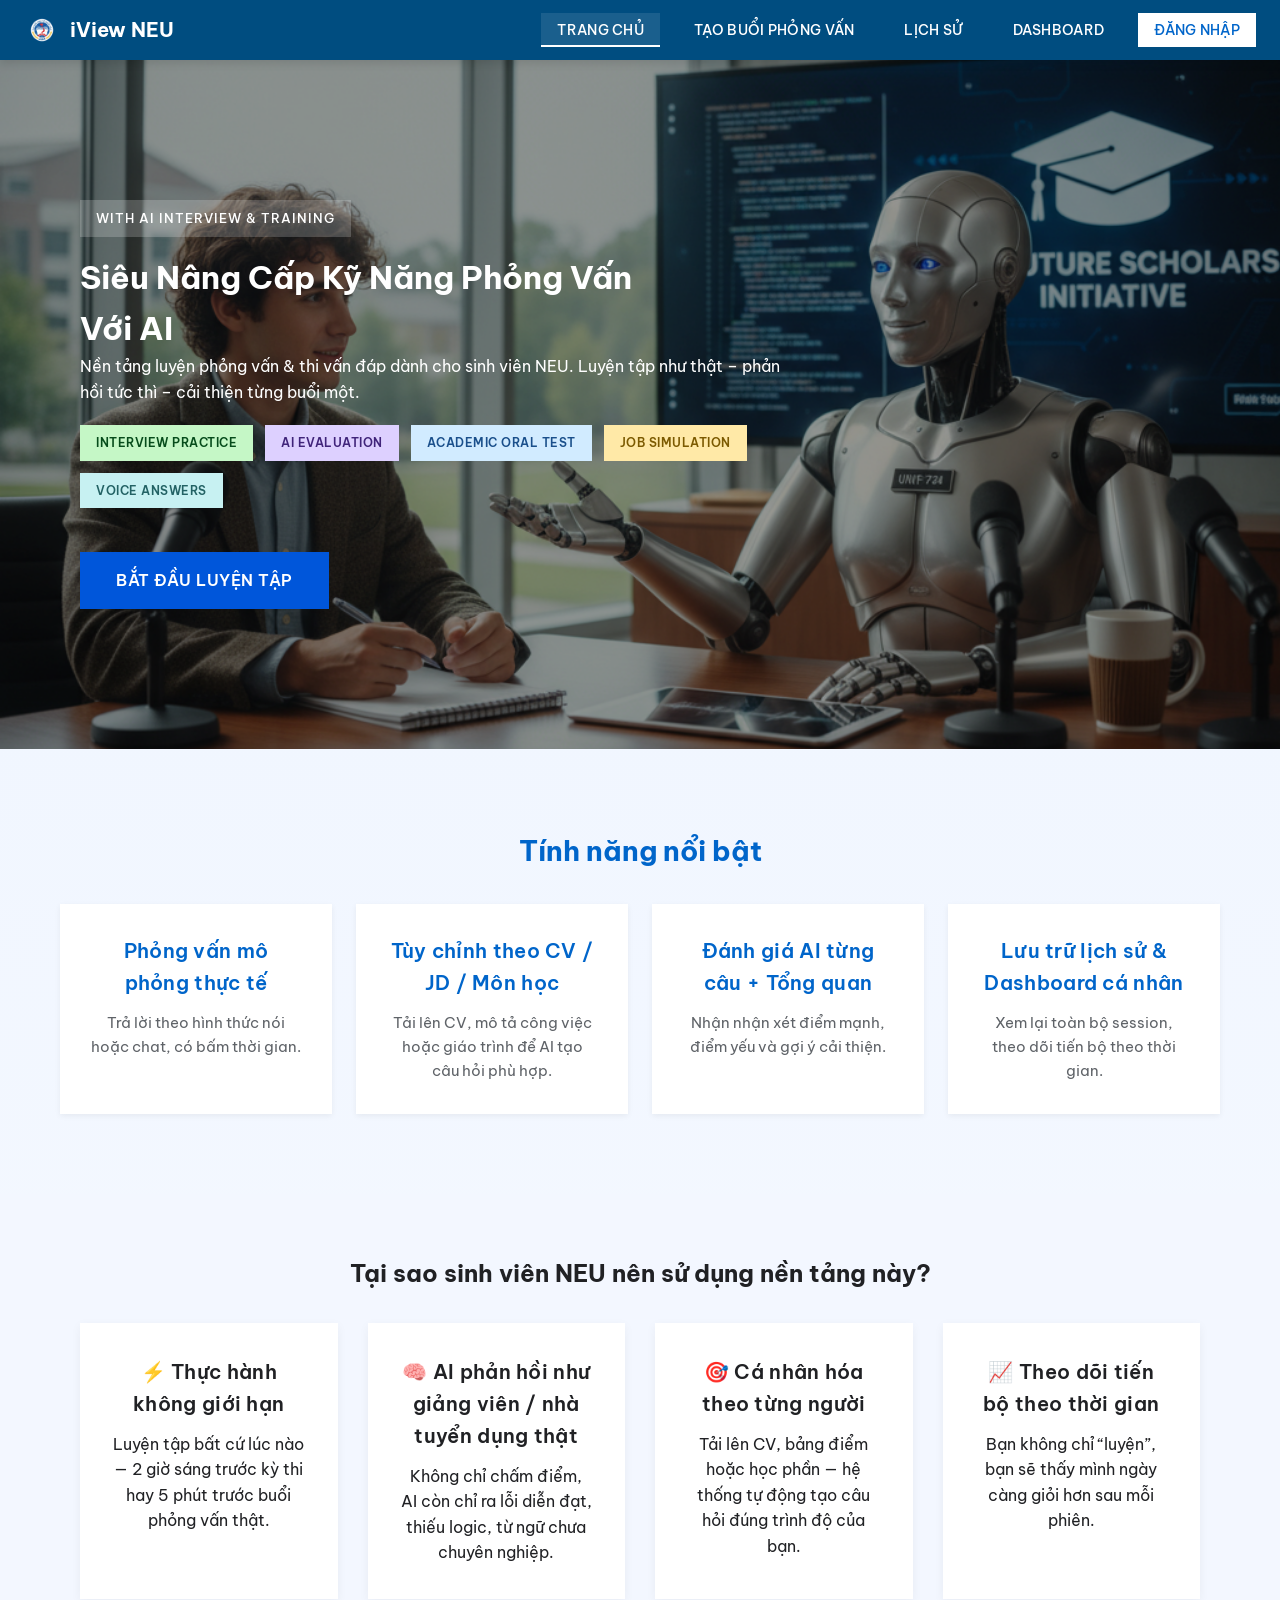
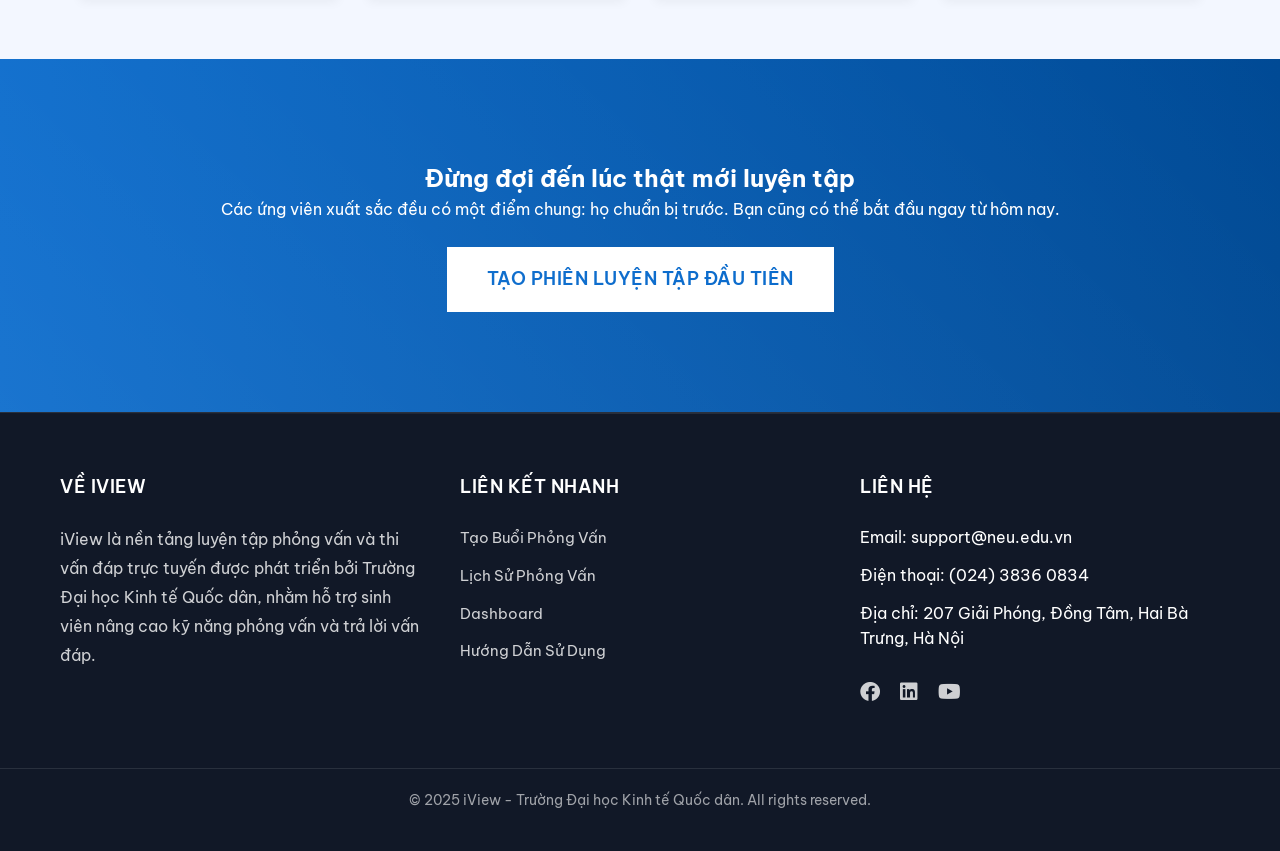
==== index.html @ 7955cd7f "Add files via upload" ====
<!DOCTYPE html>
<html lang="vi">
<head>
  <meta charset="UTF-8">
  <title>Hệ thống Phỏng vấn AI - Trang Chủ</title>
  <link rel="stylesheet" href="style.css">
  <link rel="stylesheet" href="https://cdnjs.cloudflare.com/ajax/libs/font-awesome/6.0.0/css/all.min.css">
</head>
<body>

  <!-- Navigation dùng chung -->
  <nav class="navbar">
    <div class="nav-left">
      <!-- === Chèn logo trường ở đây === -->
      <img src="logo-neu2.png" alt="Logo NEU" class="logo" />
      <span class="brand-name">iView NEU</span>
    </div>
    <ul class="nav-links">
      <li><a href="index.html" class="active">Trang Chủ</a></li>
      <li><a href="create-session.html">Tạo Buổi Phỏng Vấn</a></li>
      <li><a href="history.html">Lịch Sử</a></li>
      <li><a href="dashboard.html">Dashboard</a></li>
      <li><a href="login.html" class="btn-login">Đăng Nhập</a></li>
    </ul>
  </nav>

  <!-- Hero Section -->
    <header class="hero" style="background-image: url('Gemini_Generated_Image_cmhadocmhadocmha.png');">
    <div class="overlay"></div> <!-- lớp mờ để chữ rõ hơn -->
    <div class="hero-content">
      <span class="hero-badge">WITH AI INTERVIEW & TRAINING</span>
      <h1>Siêu Nâng Cấp Kỹ Năng Phỏng Vấn <br> Với AI</h1>
      <p>
        Nền tảng luyện phỏng vấn & thi vấn đáp dành cho sinh viên NEU. 
        Luyện tập như thật – phản hồi tức thì – cải thiện từng buổi một.
      </p>

      <div class="hero-tags">
        <span class="tag green">INTERVIEW PRACTICE</span>
        <span class="tag purple">AI EVALUATION</span>
        <span class="tag blue">ACADEMIC ORAL TEST</span>
        <span class="tag yellow">JOB SIMULATION</span>
        <span class="tag teal">VOICE ANSWERS</span>
      </div>

      <a href="create-session.html" class="cta-button">Bắt đầu luyện tập</a>
    </div>
  </header>

  <!-- Features Section -->
  <section class="features">
    <h2>Tính năng nổi bật</h2>
    <div class="feature-list">
      <div class="feature-item">
        <h3>Phỏng vấn mô phỏng thực tế</h3>
        <p>Trả lời theo hình thức nói hoặc chat, có bấm thời gian.</p>
      </div>
      <div class="feature-item">
        <h3>Tùy chỉnh theo CV / JD / Môn học</h3>
        <p>Tải lên CV, mô tả công việc hoặc giáo trình để AI tạo câu hỏi phù hợp.</p>
      </div>
      <div class="feature-item">
        <h3>Đánh giá AI từng câu + Tổng quan</h3>
        <p>Nhận nhận xét điểm mạnh, điểm yếu và gợi ý cải thiện.</p>
      </div>
      <div class="feature-item">
        <h3>Lưu trữ lịch sử & Dashboard cá nhân</h3>
        <p>Xem lại toàn bộ session, theo dõi tiến bộ theo thời gian.</p>
      </div>
    </div>
  </section>

  <!-- New Value Proposition / Why Choose Us -->
  <section class="why-choose">
    <h2>Tại sao sinh viên NEU nên sử dụng nền tảng này?</h2>
    <div class="why-list">
      <div class="why-item">
        <h3>⚡ Thực hành không giới hạn</h3>
        <p>Luyện tập bất cứ lúc nào — 2 giờ sáng trước kỳ thi hay 5 phút trước buổi phỏng vấn thật.</p>
      </div>
      <div class="why-item">
        <h3>🧠 AI phản hồi như giảng viên / nhà tuyển dụng thật</h3>
        <p>Không chỉ chấm điểm, AI còn chỉ ra lỗi diễn đạt, thiếu logic, từ ngữ chưa chuyên nghiệp.</p>
      </div>
      <div class="why-item">
        <h3>🎯 Cá nhân hóa theo từng người</h3>
        <p>Tải lên CV, bảng điểm hoặc học phần — hệ thống tự động tạo câu hỏi đúng trình độ của bạn.</p>
      </div>
      <div class="why-item">
        <h3>📈 Theo dõi tiến bộ theo thời gian</h3>
        <p>Bạn không chỉ “luyện”, bạn sẽ thấy mình ngày càng giỏi hơn sau mỗi phiên.</p>
      </div>
    </div>
  </section>

  <!-- Additional Inspirational Section -->
  <section class="cta-large">
    <h2>Đừng đợi đến lúc thật mới luyện tập</h2>
    <p>Các ứng viên xuất sắc đều có một điểm chung: họ chuẩn bị trước. Bạn cũng có thể bắt đầu ngay từ hôm nay.</p>
    <a href="create-session.html" class="cta-button large">Tạo phiên luyện tập đầu tiên</a>
  </section>

  <!-- Footer -->
  <footer class="footer">
    <div class="footer-content">
      <div class="footer-section">
        <h3>Về iView</h3>
        <p>iView là nền tảng luyện tập phỏng vấn và thi vấn đáp trực tuyến được phát triển bởi Trường Đại học Kinh tế Quốc dân, nhằm hỗ trợ sinh viên nâng cao kỹ năng phỏng vấn và trả lời vấn đáp.</p>
      </div>
      <div class="footer-section">
        <h3>Liên Kết Nhanh</h3>
        <ul class="footer-links">
          <li><a href="create-session.html">Tạo Buổi Phỏng Vấn</a></li>
          <li><a href="history.html">Lịch Sử Phỏng Vấn</a></li>
          <li><a href="dashboard.html">Dashboard</a></li>
          <li><a href="#">Hướng Dẫn Sử Dụng</a></li>
        </ul>
      </div>
      <div class="footer-section">
        <h3>Liên Hệ</h3>
        <ul class="footer-links">
          <li>Email: support@neu.edu.vn</li>
          <li>Điện thoại: (024) 3836 0834</li>
          <li>Địa chỉ: 207 Giải Phóng, Đồng Tâm, Hai Bà Trưng, Hà Nội</li>
        </ul>
        <div class="social-links">
          <a href="#"><i class="fab fa-facebook"></i></a>
          <a href="#"><i class="fab fa-linkedin"></i></a>
          <a href="#"><i class="fab fa-youtube"></i></a>
        </div>
      </div>
    </div>
    <div class="footer-bottom">
      <p>&copy; 2025 iView - Trường Đại học Kinh tế Quốc dân. All rights reserved.</p>
    </div>
  </footer>

</body>
</html>
---- style.css ----
@import url('https://fonts.googleapis.com/css2?family=Be+Vietnam+Pro:wght@400;500;600;700&family=Inter:wght@400;500;600&display=swap');
@import url('https://fonts.googleapis.com/css2?family=Be+Vietnam+Pro:ital,wght@0,400;0,500;0,600;0,700;1,500&display=swap');
/* Vietnamese-supported premium font pairing */
/* Reset */
* {
  margin: 0;
  padding: 0;
  box-sizing: border-box;
  font-family: 'Be Vietnam Pro', 'Inter', 'Segoe UI', Arial, sans-serif;
}

/* Theme tokens */
:root {
  --brand: #0065ca;
  --brand-dark: #004a95;
  --text: #202124;
  --muted: #5f6368;
  --surface: #ffffff;
  --surface-2: #f5f7fb;
  --shadow-sm: 0 2px 6px rgba(0,0,0,0.06);
  --shadow-md: 0 6px 18px rgba(0,0,0,0.10);
  --radius-sm: 0;
  --radius-md: 0;
  --focus: 0 0 0 2px rgba(0,101,202,0.25);
  --bg-start: #eef4ff; /* light brand-tinted */
  --bg-end: #f8fbff;   /* subtle cool white */
  --transition: 0.3s cubic-bezier(0.4, 0, 0.2, 1);
}

body {
  color: var(--text);
  background: linear-gradient(180deg, var(--bg-start) 0%, var(--bg-end) 100%);
  line-height: 1.6;
}

/* Navbar */
.navbar {
  background-color: #004d80;
  color: white;
  padding: 12px 24px;
  display: flex;
  justify-content: space-between;
  align-items: center;
  box-shadow: 0 4px 8px rgba(0,0,0,0.1);
  position: sticky;
  top: 0;
  z-index: 100;
}

.nav-left {
  display: flex;
  align-items: center;
  gap: 10px;
}

.logo {
  height: 36px;
}

.brand-name {
  font-size: 20px;
  font-weight: bold;
}

.nav-links {
  list-style: none;
  display: flex;
  gap: 18px;
}

.nav-links a {
  color: white;
  text-decoration: none;
  padding: 8px 16px;
  transition: background 0.2s, color 0.2s;
  position: relative;
  font-weight: 500;
  letter-spacing: 0.3px;
  text-transform: uppercase;
  font-size: 14px;
}

.nav-links a:hover,
.nav-links .active {
  background-color: rgba(255, 255, 255, 0.1);
}

.nav-links a::after {
  content: "";
  position: absolute;
  left: 0;
  right: 0;
  bottom: 0;
  height: 2px;
  background: white;
  opacity: 0;
  transform: scaleX(0);
  transition: transform 0.3s ease, opacity 0.2s;
}

.nav-links a:hover::after,
.nav-links .active::after {
  opacity: 1;
  transform: scaleX(1);
}

.btn-login {
  background: white;
  color: var(--brand) !important;
  font-weight: 600;
  padding: 8px 20px;
  text-transform: none;
  letter-spacing: normal;
}

.btn-login:hover {
  background: #f1f5ff;
}

.btn-login:focus-visible {
  outline: none;
  box-shadow: var(--focus);
}

/* HERO - OLD (kept for backup compatibility) */
.hero {
  position: relative;
  padding: 140px 80px;
  background-size: cover;
  background-position: center;
  color: white;
}

.hero .overlay {
  position: absolute;
  top: 0; left: 0;
  width: 100%; height: 100%;
  background: rgba(0,0,0,0.4);
}

.hero-content {
  position: relative;
  max-width: 700px;
}

.hero-badge {
  display: inline-block;
  background: rgba(255,255,255,0.2);
  padding: 8px 16px;
  font-size: 13px;
  letter-spacing: 1px;
  margin-bottom: 15px;
  text-transform: uppercase;
  font-weight: 500;
}

.hero-tags {
  margin: 20px 0;
  display: flex;
  flex-wrap: wrap;
  gap: 12px;
}

.tag {
  padding: 8px 16px;
  font-size: 12px;
  font-weight: 600;
  display: inline-block;
  text-transform: uppercase;
  letter-spacing: 0.5px;
  transition: var(--transition);
}

.green { background: #C5F7C6; color: #064C1B; }
.purple { background: #DDD0FF; color: #40247A; }
.blue { background: #D1EBFF; color: #1A4F8B; }
.yellow { background: #FFE9A7; color: #7C5A00; }
.teal { background: #C7F1F2; color: #236264; }

.tag:hover {
  transform: translateY(-1px);
  box-shadow: var(--shadow-sm);
}

.cta-button {
  display: inline-block;
  padding: 16px 36px;
  background: #0056da;
  color: white;
  text-decoration: none;
  margin-top: 24px;
  font-weight: 600;
  letter-spacing: 0.5px;
  transition: var(--transition);
  text-transform: uppercase;
}


/* Features */
.features {
  padding: 80px 20px;
  text-align: center;
}

.features h2 {
  color: var(--brand);
  font-size: 28px;
  margin-bottom: 30px;
}

.feature-list {
  display: grid;
  grid-template-columns: repeat(4, 1fr);
  gap: 24px;
  max-width: 1200px;
  margin: 0 auto;
  padding: 0 20px;
}

/* Make features responsive for smaller screens */
@media (max-width: 1024px) {
  .feature-list {
    grid-template-columns: repeat(2, 1fr);
  }
}

@media (max-width: 600px) {
  .feature-list {
    grid-template-columns: 1fr;
  }
}

.feature-item {
  background: var(--surface);
  padding: 30px;
  box-shadow: var(--shadow-sm);
  transition: var(--transition);
  border: 1px solid transparent;
}

.feature-item:hover {
  transform: translateY(-6px);
  box-shadow: var(--shadow-md);
  border-color: var(--brand);
}

.feature-item h3 {
  margin-bottom: 12px;
  color: var(--brand);
  font-size: 20px;
  font-weight: 600;
  letter-spacing: 0.3px;
}

.feature-item p {
  color: var(--muted);
  line-height: 1.6;
  font-size: 15px;
}

/* Accessibility focus defaults */
a:focus-visible, button:focus-visible, input:focus-visible, select:focus-visible {
  outline: none;
  box-shadow: var(--focus);
  border-radius: var(--radius-sm);
}

/* Shared components */
.btn {
  display: inline-flex;
  align-items: center;
  justify-content: center;
  gap: 8px;
  padding: 10px 16px;
  border: none;
  border-radius: var(--radius-sm);
  font-weight: 600;
  cursor: pointer;
  transition: transform 0.2s, box-shadow 0.2s, background 0.2s;
}

.btn-primary { background: var(--brand); color: #fff; box-shadow: var(--shadow-sm); }
.btn-primary:hover { background: var(--brand-dark); transform: translateY(-1px); box-shadow: var(--shadow-md); }

.btn-secondary { background: #e9eef6; color: #2b2f36; }
.btn-secondary:hover { background: #dde6f3; }

.input, .select {
  width: 100%;
  padding: 10px 12px;
  border: 1px solid #dfe3ea;
  border-radius: var(--radius-sm);
  background: #fff;
  transition: border-color 0.2s, box-shadow 0.2s;
}

.card {
  background: #fff;
  border-radius: var(--radius-md);
  box-shadow: var(--shadow-sm);
  padding: 16px;
}

/* Why Choose Section */
.why-choose {
  padding: 60px 80px;
  background: #f3f7ff;
  text-align: center;
}

.why-list {
  display: grid;
  grid-template-columns: repeat(4, 1fr);
  gap: 30px;
  margin-top: 30px;
}

.why-item {
  background: white;
  padding: 32px;
  box-shadow: 0 3px 10px rgba(0,0,0,0.05);
  transition: var(--transition);
  border: 1px solid transparent;
}

.why-item:hover {
  border-color: var(--brand);
  transform: translateY(-4px);
  box-shadow: var(--shadow-md);
}

.why-item h3 {
  font-size: 20px;
  font-weight: 600;
  letter-spacing: 0.3px;
  margin-bottom: 12px;
}

/* CTA Large */
.cta-large {
  text-align: center;
  padding: 100px 80px;
  background: linear-gradient(to right, var(--brand), var(--brand-dark));
  color: white;
  position: relative;
  overflow: hidden;
}

.cta-large::before {
  content: '';
  position: absolute;
  top: 0;
  left: 0;
  right: 0;
  bottom: 0;
  background: linear-gradient(45deg, rgba(255,255,255,0.1) 0%, transparent 100%);
  pointer-events: none;
}

.cta-large .cta-button.large {
  display: inline-block;
  padding: 18px 40px;
  font-size: 18px;
  margin-top: 24px;
  font-weight: 600;
  letter-spacing: 0.5px;
  text-transform: uppercase;
  background: white;
  color: var(--brand);
  transition: var(--transition);
}

.cta-large .cta-button.large:hover {
  background: var(--surface-2);
  transform: translateY(-2px);
}


/* Responsive hero typography */
@media (max-width: 600px) {
  .hero { padding: 90px 16px; }
  .hero h1 { font-size: 32px; }
  .hero p { font-size: 16px; }
}

/* Footer */
.footer {
  background: #111827;
  padding: 60px 0 40px;
  color: #fff;
  border-top: 1px solid rgba(255,255,255,0.1);
  position: relative;
}

.footer::before {
  content: '';
  position: absolute;
  top: 0;
  left: 0;
  right: 0;
  height: 1px;
  background: linear-gradient(90deg, 
    transparent 0%, 
    rgba(255,255,255,0.1) 50%,
    transparent 100%
  );
}

.footer-content {
  max-width: 1200px;
  margin: 0 auto;
  padding: 0 20px;
  display: grid;
  grid-template-columns: repeat(auto-fit, minmax(250px, 1fr));
  gap: 40px;
}

.footer-section h3 {
  color: #fff;
  margin-bottom: 24px;
  font-size: 18px;
  text-transform: uppercase;
  letter-spacing: 0.5px;
  font-weight: 600;
}

.footer-section p {
  line-height: 1.8;
  margin-bottom: 15px;
  color: rgba(255,255,255,0.8);
}

.footer-links {
  list-style: none;
}

.footer-links li {
  margin-bottom: 12px;
}

.footer-links a {
  color: rgba(255,255,255,0.8);
  text-decoration: none;
  transition: all 0.3s ease;
  font-size: 15px;
}

.footer-links a:hover {
  color: #fff;
  padding-left: 5px;
}

.social-links {
  display: flex;
  gap: 20px;
  margin-top: 24px;
}

.social-links a {
  color: rgba(255,255,255,0.8);
  text-decoration: none;
  transition: all 0.3s ease;
  font-size: 20px;
}

.social-links a:hover {
  color: #fff;
  transform: translateY(-2px);
}

.footer-bottom {
  text-align: center;
  margin-top: 60px;
  padding-top: 20px;
  border-top: 1px solid rgba(255,255,255,0.1);
  color: rgba(255,255,255,0.6);
  font-size: 14px;
}

/* Login Page Styles */
.login-container {
  min-height: calc(100vh - 64px - 300px); /* Adjust based on navbar and footer height */
  display: flex;
  align-items: center;
  justify-content: center;
  padding: 40px 20px;
}

.login-box {
  background: white;
  padding: 48px;
  box-shadow: 0 4px 16px rgba(0,0,0,0.1);
  width: 100%;
  max-width: 420px;
  border: 1px solid rgba(0,0,0,0.08);
}

.login-box h2 {
  color: var(--brand);
  text-align: center;
  margin-bottom: 8px;
  font-size: 28px;
  font-weight: 600;
  letter-spacing: 0.5px;
  text-transform: uppercase;
}

.login-subtitle {
  text-align: center;
  color: var(--muted);
  margin-bottom: 32px;
}

.login-form {
  display: flex;
  flex-direction: column;
  gap: 20px;
}

.form-group {
  display: flex;
  flex-direction: column;
  gap: 8px;
}

.form-group label {
  font-weight: 500;
  color: var(--text);
}

.input-with-icon {
  position: relative;
}

.input-with-icon i {
  position: absolute;
  left: 12px;
  top: 50%;
  transform: translateY(-50%);
  color: var(--muted);
}

.input-with-icon input {
  width: 100%;
  padding: 14px 12px 14px 40px;
  border: 1px solid #dfe3ea;
  transition: var(--transition);
  font-size: 15px;
}

.input-with-icon input:focus {
  border-color: var(--brand);
  box-shadow: var(--focus);
  outline: none;
}

.forgot-password {
  align-self: flex-end;
  color: var(--brand);
  text-decoration: none;
  font-size: 14px;
  margin-top: 4px;
  font-weight: 500;
  transition: var(--transition);
}

.forgot-password:hover {
  color: var(--brand-dark);
}

.remember-me {
  display: flex;
  align-items: center;
  gap: 8px;
}

.login-btn {
  width: 100%;
  padding: 16px;
  font-size: 16px;
  text-transform: uppercase;
  letter-spacing: 0.5px;
  font-weight: 600;
  transition: var(--transition);
}

.divider {
  display: flex;
  align-items: center;
  text-align: center;
  color: var(--muted);
  margin: 20px 0;
}

.divider::before,
.divider::after {
  content: '';
  flex: 1;
  border-bottom: 1px solid #dfe3ea;
}

.divider span {
  padding: 0 10px;
}

.btn-google {
  width: 100%;
  display: flex;
  align-items: center;
  justify-content: center;
  gap: 12px;
  padding: 16px;
  background: white;
  border: 1px solid #dfe3ea;
  cursor: pointer;
  transition: var(--transition);
  font-weight: 500;
  text-transform: uppercase;
  letter-spacing: 0.3px;
}

.btn-google:hover {
  background: #f8f9fa;
  border-color: var(--brand);
}

.btn-google img {
  width: 20px;
  height: 20px;
}

.signup-prompt {
  text-align: center;
  color: var(--muted);
  margin-top: 20px;
}

.signup-prompt a {
  color: var(--brand);
  text-decoration: none;
  font-weight: 500;
}

.signup-prompt a:hover {
  text-decoration: underline;
}
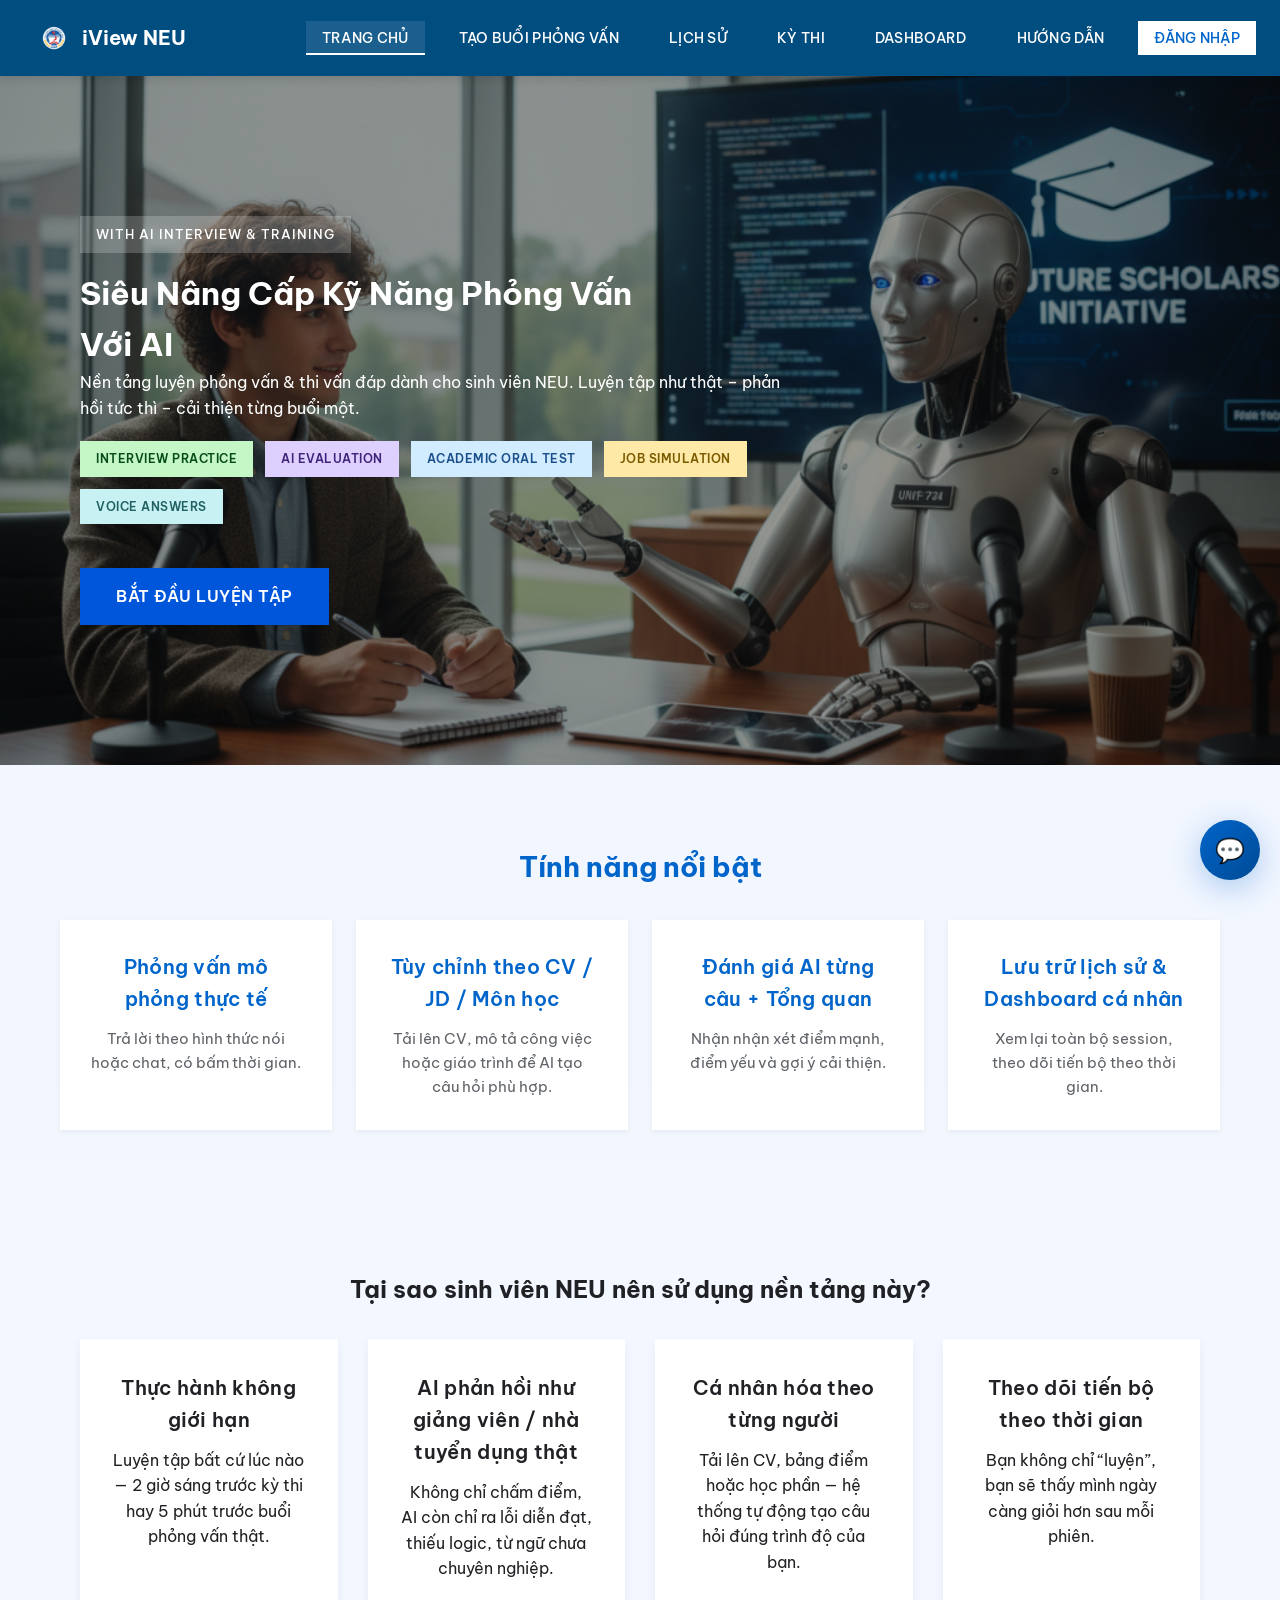
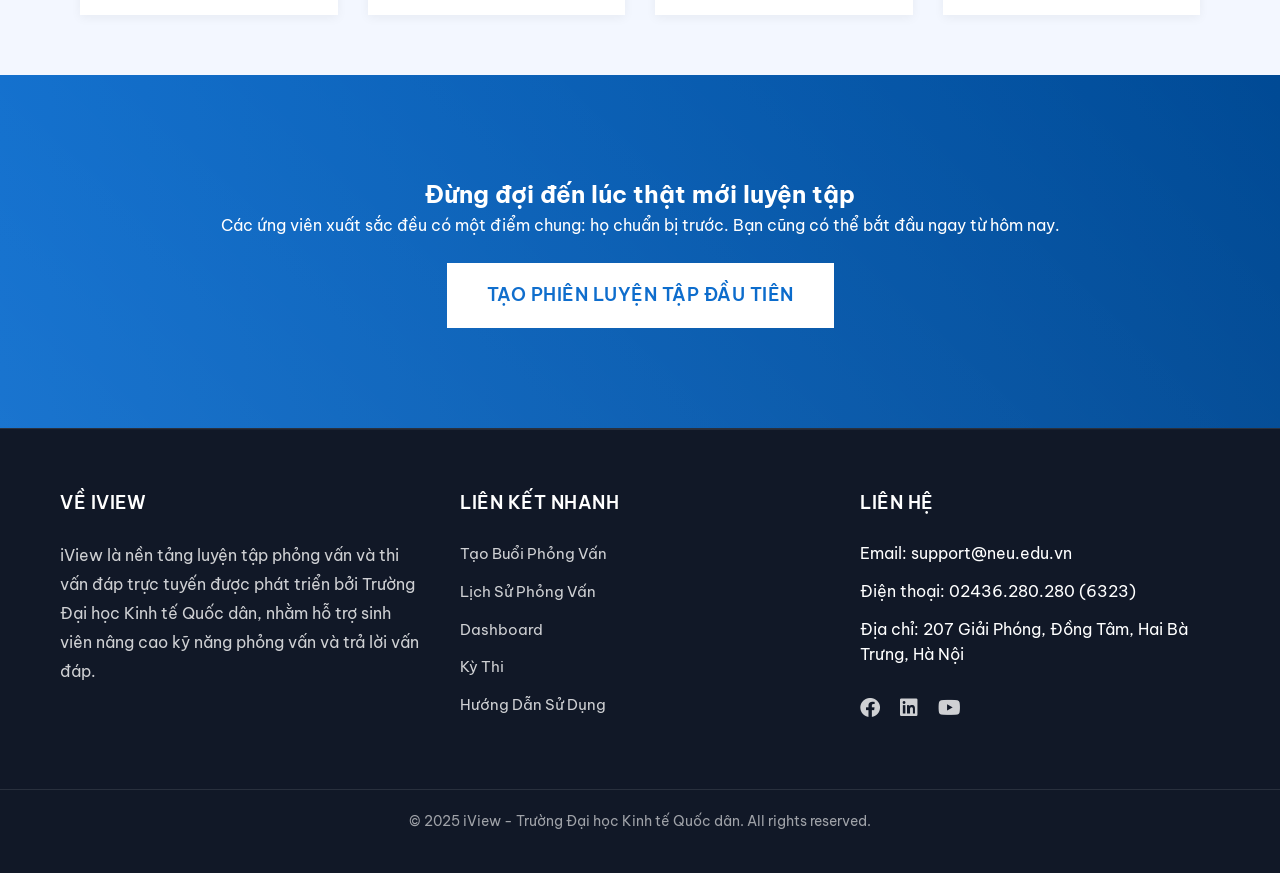
==== commit 426e86fe: "Add files via upload" ====
--- a/index.html
+++ b/index.html
@@ -4,22 +4,25 @@
   <meta charset="UTF-8">
   <title>Hệ thống Phỏng vấn AI - Trang Chủ</title>
   <link rel="stylesheet" href="style.css">
+  <link rel="stylesheet" href="chat-widget.css">
   <link rel="stylesheet" href="https://cdnjs.cloudflare.com/ajax/libs/font-awesome/6.0.0/css/all.min.css">
 </head>
 <body>
 
   <!-- Navigation dùng chung -->
   <nav class="navbar">
-    <div class="nav-left">
+    <a href="index.html" class="nav-left">
       <!-- === Chèn logo trường ở đây === -->
       <img src="logo-neu2.png" alt="Logo NEU" class="logo" />
       <span class="brand-name">iView NEU</span>
-    </div>
+    </a>
     <ul class="nav-links">
       <li><a href="index.html" class="active">Trang Chủ</a></li>
       <li><a href="create-session.html">Tạo Buổi Phỏng Vấn</a></li>
       <li><a href="history.html">Lịch Sử</a></li>
+      <li><a href="exams.html">Kỳ Thi</a></li>
       <li><a href="dashboard.html">Dashboard</a></li>
+      <li><a href="guide.html">Hướng Dẫn</a></li>
       <li><a href="login.html" class="btn-login">Đăng Nhập</a></li>
     </ul>
   </nav>
@@ -75,19 +78,19 @@
     <h2>Tại sao sinh viên NEU nên sử dụng nền tảng này?</h2>
     <div class="why-list">
       <div class="why-item">
-        <h3>⚡ Thực hành không giới hạn</h3>
+        <h3>Thực hành không giới hạn</h3>
         <p>Luyện tập bất cứ lúc nào — 2 giờ sáng trước kỳ thi hay 5 phút trước buổi phỏng vấn thật.</p>
       </div>
       <div class="why-item">
-        <h3>🧠 AI phản hồi như giảng viên / nhà tuyển dụng thật</h3>
+        <h3>AI phản hồi như giảng viên / nhà tuyển dụng thật</h3>
         <p>Không chỉ chấm điểm, AI còn chỉ ra lỗi diễn đạt, thiếu logic, từ ngữ chưa chuyên nghiệp.</p>
       </div>
       <div class="why-item">
-        <h3>🎯 Cá nhân hóa theo từng người</h3>
+        <h3>Cá nhân hóa theo từng người</h3>
         <p>Tải lên CV, bảng điểm hoặc học phần — hệ thống tự động tạo câu hỏi đúng trình độ của bạn.</p>
       </div>
       <div class="why-item">
-        <h3>📈 Theo dõi tiến bộ theo thời gian</h3>
+        <h3>Theo dõi tiến bộ theo thời gian</h3>
         <p>Bạn không chỉ “luyện”, bạn sẽ thấy mình ngày càng giỏi hơn sau mỗi phiên.</p>
       </div>
     </div>
@@ -113,6 +116,7 @@
           <li><a href="create-session.html">Tạo Buổi Phỏng Vấn</a></li>
           <li><a href="history.html">Lịch Sử Phỏng Vấn</a></li>
           <li><a href="dashboard.html">Dashboard</a></li>
+          <li><a href="exams.html">Kỳ Thi</a></li>
           <li><a href="#">Hướng Dẫn Sử Dụng</a></li>
         </ul>
       </div>
@@ -120,7 +124,7 @@
         <h3>Liên Hệ</h3>
         <ul class="footer-links">
           <li>Email: support@neu.edu.vn</li>
-          <li>Điện thoại: (024) 3836 0834</li>
+          <li>Điện thoại: 02436.280.280 (6323)</li>
           <li>Địa chỉ: 207 Giải Phóng, Đồng Tâm, Hai Bà Trưng, Hà Nội</li>
         </ul>
         <div class="social-links">
@@ -135,5 +139,8 @@
     </div>
   </footer>
 
+  <!-- Chat Widget -->
+  <script src="chat-widget.js"></script>
+
 </body>
 </html>
--- a/style.css
+++ b/style.css
@@ -51,15 +51,37 @@
   display: flex;
   align-items: center;
   gap: 10px;
+  cursor: pointer;
+  transition: all 0.3s cubic-bezier(0.25, 0.46, 0.45, 0.94);
+  padding: 8px 12px;
+  border-radius: 6px;
+  text-decoration: none;
+  color: inherit;
+}
+
+.nav-left:hover {
+  background-color: rgba(255, 255, 255, 0.1);
+  transform: translateY(-1px);
 }
 
 .logo {
   height: 36px;
+  transition: transform 0.3s ease;
+}
+
+.nav-left:hover .logo {
+  transform: scale(1.05);
 }
 
 .brand-name {
   font-size: 20px;
   font-weight: bold;
+  transition: color 0.3s ease;
+}
+
+.nav-left:hover .brand-name {
+  color: #ffffff;
+  text-shadow: 0 0 8px rgba(255, 255, 255, 0.3);
 }
 
 .nav-links {
--- a/chat-widget.css
+++ b/chat-widget.css
@@ -0,0 +1,382 @@
+/* Chat Widget Styles */
+.chat-widget {
+  position: fixed;
+  bottom: 20px;
+  right: 20px;
+  z-index: 1000;
+  font-family: 'Be Vietnam Pro', 'Inter', 'Segoe UI', Arial, sans-serif;
+}
+
+/* Chat Bubble */
+.chat-bubble {
+  width: 60px;
+  height: 60px;
+  background: linear-gradient(135deg, #0065ca 0%, #004a95 100%);
+  border-radius: 50%;
+  display: flex;
+  align-items: center;
+  justify-content: center;
+  cursor: pointer;
+  box-shadow: 0 8px 32px rgba(0, 101, 202, 0.3);
+  transition: all 0.3s cubic-bezier(0.25, 0.46, 0.45, 0.94);
+  position: relative;
+  overflow: hidden;
+}
+
+.chat-bubble::before {
+  content: '';
+  position: absolute;
+  top: 0;
+  left: 0;
+  right: 0;
+  bottom: 0;
+  background: linear-gradient(45deg, rgba(255, 255, 255, 0.1) 0%, transparent 100%);
+  border-radius: 50%;
+  opacity: 0;
+  transition: opacity 0.3s ease;
+}
+
+.chat-bubble:hover {
+  transform: scale(1.1);
+  box-shadow: 0 12px 40px rgba(0, 101, 202, 0.4);
+}
+
+.chat-bubble:hover::before {
+  opacity: 1;
+}
+
+.chat-bubble .chat-icon {
+  color: white;
+  font-size: 24px;
+  transition: transform 0.3s ease;
+}
+
+.chat-bubble:hover .chat-icon {
+  transform: scale(1.1);
+}
+
+/* Chat Window */
+.chat-window {
+  position: absolute;
+  bottom: 80px;
+  right: 0;
+  width: 350px;
+  height: 500px;
+  background: white;
+  border-radius: 16px;
+  box-shadow: 0 20px 60px rgba(0, 0, 0, 0.15);
+  border: 1px solid #eef2f7;
+  transform: translateY(20px) scale(0.9);
+  opacity: 0;
+  visibility: hidden;
+  transition: all 0.3s cubic-bezier(0.25, 0.46, 0.45, 0.94);
+  overflow: hidden;
+}
+
+.chat-window.active {
+  transform: translateY(0) scale(1);
+  opacity: 1;
+  visibility: visible;
+}
+
+/* Chat Header */
+.chat-header {
+  background: linear-gradient(135deg, #0065ca 0%, #004a95 100%);
+  color: white;
+  padding: 16px 20px;
+  display: flex;
+  align-items: center;
+  justify-content: space-between;
+  position: relative;
+}
+
+.chat-header::before {
+  content: '';
+  position: absolute;
+  top: 0;
+  left: 0;
+  right: 0;
+  height: 1px;
+  background: linear-gradient(90deg, transparent, rgba(255, 255, 255, 0.2), transparent);
+}
+
+.chat-header-info {
+  display: flex;
+  align-items: center;
+  gap: 12px;
+}
+
+.chat-avatar {
+  width: 36px;
+  height: 36px;
+  background: rgba(255, 255, 255, 0.2);
+  border-radius: 50%;
+  display: flex;
+  align-items: center;
+  justify-content: center;
+  font-size: 16px;
+}
+
+.chat-title {
+  font-weight: 600;
+  font-size: 16px;
+  margin: 0;
+}
+
+.chat-subtitle {
+  font-size: 12px;
+  opacity: 0.8;
+  margin: 0;
+}
+
+.chat-close {
+  background: none;
+  border: none;
+  color: white;
+  cursor: pointer;
+  padding: 4px;
+  border-radius: 4px;
+  transition: background 0.2s ease;
+  font-size: 18px;
+}
+
+.chat-close:hover {
+  background: rgba(255, 255, 255, 0.1);
+}
+
+/* Chat Messages */
+.chat-messages {
+  height: 320px;
+  overflow-y: auto;
+  padding: 20px;
+  background: #f8fbff;
+  display: flex;
+  flex-direction: column;
+  gap: 16px;
+}
+
+.chat-messages::-webkit-scrollbar {
+  width: 4px;
+}
+
+.chat-messages::-webkit-scrollbar-track {
+  background: transparent;
+}
+
+.chat-messages::-webkit-scrollbar-thumb {
+  background: #cbd5e0;
+  border-radius: 2px;
+}
+
+.chat-message {
+  display: flex;
+  gap: 8px;
+  animation: messageSlideIn 0.3s ease;
+}
+
+@keyframes messageSlideIn {
+  from {
+    opacity: 0;
+    transform: translateY(10px);
+  }
+  to {
+    opacity: 1;
+    transform: translateY(0);
+  }
+}
+
+.chat-message.user {
+  flex-direction: row-reverse;
+}
+
+.chat-message-avatar {
+  width: 32px;
+  height: 32px;
+  border-radius: 50%;
+  display: flex;
+  align-items: center;
+  justify-content: center;
+  font-size: 14px;
+  flex-shrink: 0;
+}
+
+.chat-message.ai .chat-message-avatar {
+  background: linear-gradient(135deg, #0065ca 0%, #004a95 100%);
+  color: white;
+}
+
+.chat-message.user .chat-message-avatar {
+  background: #e2e8f0;
+  color: #4a5568;
+}
+
+.chat-message-content {
+  max-width: 80%;
+  padding: 12px 16px;
+  border-radius: 18px;
+  font-size: 14px;
+  line-height: 1.4;
+  word-wrap: break-word;
+}
+
+.chat-message.ai .chat-message-content {
+  background: white;
+  color: #2d3748;
+  border: 1px solid #eef2f7;
+  box-shadow: 0 2px 8px rgba(0, 0, 0, 0.05);
+}
+
+.chat-message.user .chat-message-content {
+  background: linear-gradient(135deg, #0065ca 0%, #004a95 100%);
+  color: white;
+}
+
+/* Chat Input */
+.chat-input-container {
+  padding: 16px 20px;
+  background: white;
+  border-top: 1px solid #eef2f7;
+}
+
+.chat-input-wrapper {
+  display: flex;
+  gap: 8px;
+  align-items: flex-end;
+}
+
+.chat-input {
+  flex: 1;
+  border: 1px solid #eef2f7;
+  border-radius: 20px;
+  padding: 12px 16px;
+  font-size: 14px;
+  resize: none;
+  max-height: 100px;
+  min-height: 40px;
+  font-family: inherit;
+  transition: border-color 0.2s ease;
+}
+
+.chat-input:focus {
+  outline: none;
+  border-color: #0065ca;
+  box-shadow: 0 0 0 3px rgba(0, 101, 202, 0.1);
+}
+
+.chat-send {
+  width: 40px;
+  height: 40px;
+  background: linear-gradient(135deg, #0065ca 0%, #004a95 100%);
+  border: none;
+  border-radius: 50%;
+  color: white;
+  cursor: pointer;
+  display: flex;
+  align-items: center;
+  justify-content: center;
+  transition: all 0.2s ease;
+  font-size: 16px;
+}
+
+.chat-send:hover {
+  transform: scale(1.05);
+  box-shadow: 0 4px 12px rgba(0, 101, 202, 0.3);
+}
+
+.chat-send:disabled {
+  opacity: 0.5;
+  cursor: not-allowed;
+  transform: none;
+}
+
+/* Typing Indicator */
+.chat-typing {
+  display: flex;
+  align-items: center;
+  gap: 8px;
+  padding: 12px 16px;
+  background: white;
+  border-radius: 18px;
+  border: 1px solid #eef2f7;
+  box-shadow: 0 2px 8px rgba(0, 0, 0, 0.05);
+  max-width: 80px;
+}
+
+.chat-typing-dots {
+  display: flex;
+  gap: 4px;
+}
+
+.chat-typing-dot {
+  width: 6px;
+  height: 6px;
+  background: #cbd5e0;
+  border-radius: 50%;
+  animation: typingDot 1.4s infinite ease-in-out;
+}
+
+.chat-typing-dot:nth-child(1) { animation-delay: -0.32s; }
+.chat-typing-dot:nth-child(2) { animation-delay: -0.16s; }
+
+@keyframes typingDot {
+  0%, 80%, 100% {
+    transform: scale(0.8);
+    opacity: 0.5;
+  }
+  40% {
+    transform: scale(1);
+    opacity: 1;
+  }
+}
+
+/* Welcome Message */
+.chat-welcome {
+  text-align: center;
+  padding: 20px;
+  color: #718096;
+  font-size: 14px;
+  line-height: 1.5;
+}
+
+.chat-welcome-icon {
+  font-size: 32px;
+  margin-bottom: 12px;
+  display: block;
+}
+
+/* Responsive Design */
+@media (max-width: 768px) {
+  .chat-widget {
+    bottom: 15px;
+    right: 15px;
+  }
+  
+  .chat-window {
+    width: calc(100vw - 30px);
+    height: calc(100vh - 100px);
+    bottom: 85px;
+    right: 15px;
+    left: 15px;
+    border-radius: 12px;
+  }
+  
+  .chat-bubble {
+    width: 56px;
+    height: 56px;
+  }
+  
+  .chat-bubble .chat-icon {
+    font-size: 22px;
+  }
+}
+
+@media (max-width: 480px) {
+  .chat-window {
+    height: calc(100vh - 80px);
+    bottom: 75px;
+  }
+  
+  .chat-messages {
+    height: calc(100% - 140px);
+  }
+}
